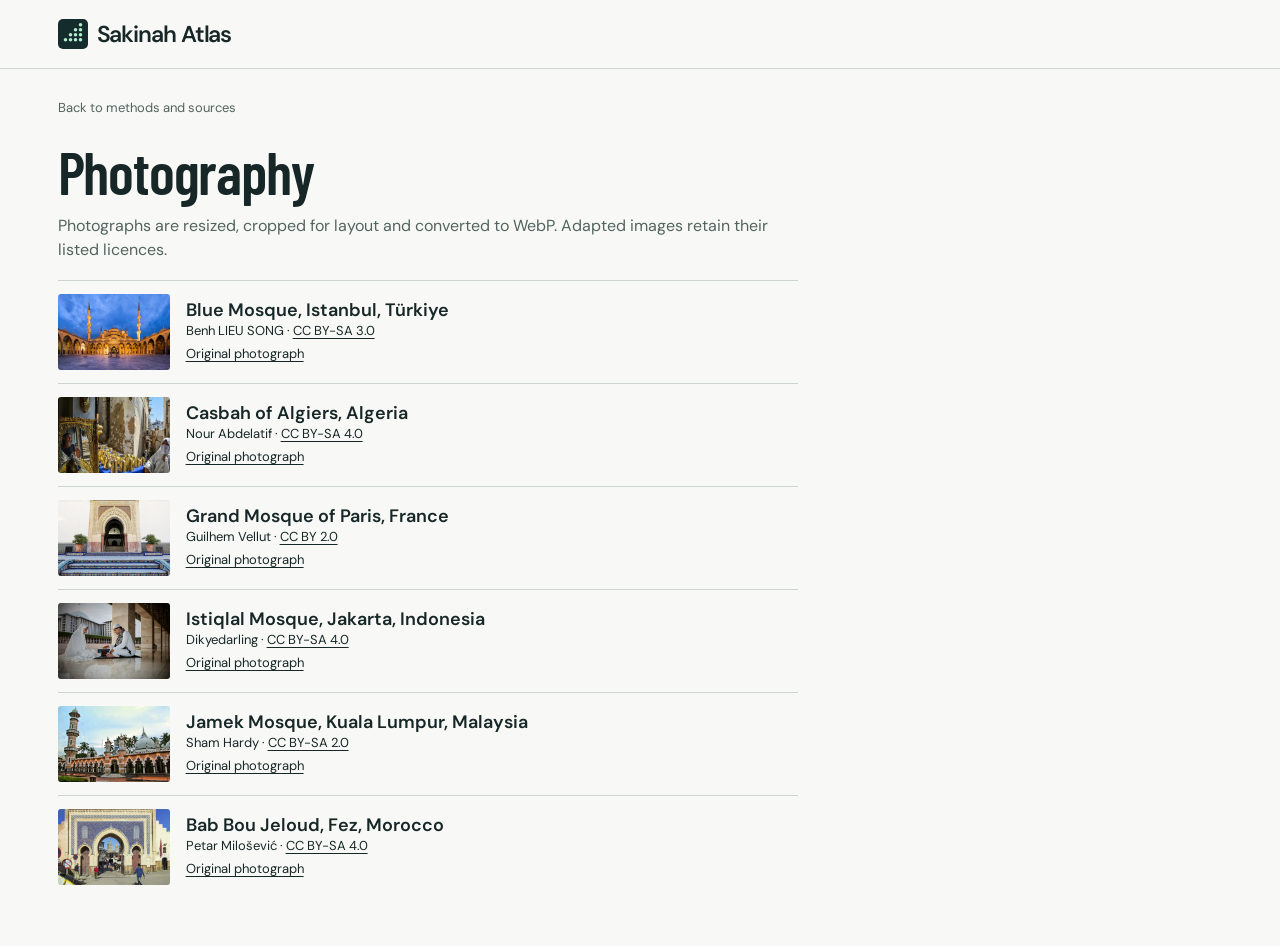
==== photo-credits.html @ 1356da6f "Publish Sakinah Atlas" ====
<!doctype html><html lang="en"><head><meta charset="utf-8"><meta name="viewport" content="width=device-width,initial-scale=1"><title>Photography | Sakinah Atlas</title><link rel="stylesheet" href="styles.css"><link rel="icon" href="compass.svg"></head><body><header class="mast"><div class="wrap header-in"><a href="index.html" class="wordmark"><img src="compass.svg" width="30" height="30" alt="">Sakinah Atlas</a></div></header><main class="wrap subview"><a class="breadcrumb" href="index.html#about">Back to methods and sources</a><h1>Photography</h1><p class="subdek">Photographs are resized, cropped for layout and converted to WebP. Adapted images retain their listed licences.</p><article class="photo-credit"><img src="assets/turkiye-card.webp" width="112" height="76" loading="lazy" alt=""><div><h2>Blue Mosque, Istanbul, Türkiye</h2><p>Benh LIEU SONG · <a href="https://creativecommons.org/licenses/by-sa/3.0/">CC BY-SA 3.0</a></p><a href="https://commons.wikimedia.org/wiki/File:Blue_Mosque_Courtyard_Dusk_Wikimedia_Commons.jpg">Original photograph</a></div></article><article class="photo-credit"><img src="assets/algeria-card.webp" width="112" height="76" loading="lazy" alt=""><div><h2>Casbah of Algiers, Algeria</h2><p>Nour Abdelatif · <a href="https://creativecommons.org/licenses/by-sa/4.0/">CC BY-SA 4.0</a></p><a href="https://commons.wikimedia.org/wiki/File:Casbah_of_Algiers,_the_heart_of_the_city.jpg">Original photograph</a></div></article><article class="photo-credit"><img src="assets/france-card.webp" width="112" height="76" loading="lazy" alt=""><div><h2>Grand Mosque of Paris, France</h2><p>Guilhem Vellut · <a href="https://creativecommons.org/licenses/by/2.0/">CC BY 2.0</a></p><a href="https://commons.wikimedia.org/wiki/File:Garden_@_Grande_Mosqu%C3%A9e_de_Paris_@_Paris_(30635585183).jpg">Original photograph</a></div></article><article class="photo-credit"><img src="assets/jakarta-card.webp" width="112" height="76" loading="lazy" alt=""><div><h2>Istiqlal Mosque, Jakarta, Indonesia</h2><p>Dikyedarling · <a href="https://creativecommons.org/licenses/by-sa/4.0/">CC BY-SA 4.0</a></p><a href="https://commons.wikimedia.org/wiki/File:Membaca_Quran_bersama.jpg">Original photograph</a></div></article><article class="photo-credit"><img src="assets/kuala-lumpur-card.webp" width="112" height="76" loading="lazy" alt=""><div><h2>Jamek Mosque, Kuala Lumpur, Malaysia</h2><p>Sham Hardy · <a href="https://creativecommons.org/licenses/by-sa/2.0/">CC BY-SA 2.0</a></p><a href="https://commons.wikimedia.org/wiki/File:Masjid_Jamek.jpg">Original photograph</a></div></article><article class="photo-credit"><img src="assets/fez-card.webp" width="112" height="76" loading="lazy" alt=""><div><h2>Bab Bou Jeloud, Fez, Morocco</h2><p>Petar Milošević · <a href="https://creativecommons.org/licenses/by-sa/4.0/">CC BY-SA 4.0</a></p><a href="https://commons.wikimedia.org/wiki/File:Bab_Bou_Jeloud_(Fes,_Marocco).jpg">Original photograph</a></div></article></main></body></html>
---- styles.css ----
@font-face{font-family:DM;src:url(assets/dm-400.woff) format("woff");font-weight:400;font-display:swap}
@font-face{font-family:DM;src:url(assets/dm-600.woff) format("woff");font-weight:500 900;font-display:swap}
@font-face{font-family:BarlowC;src:url(assets/barlow-condensed.woff) format("woff");font-weight:600;font-display:swap}
:root{--ink:#172727;--bg:#f8f9f6;--muted:#536360;--line:#ced5d0;--dark:#122b2b;--mint:#75dcc2;--ease:cubic-bezier(.16,1,.3,1);color-scheme:light}
*{box-sizing:border-box}
html{scroll-behavior:smooth;scroll-padding-top:16px;scrollbar-color:#92a7a0 var(--bg)}
body{margin:0;background:var(--bg);color:var(--ink);font:400 16px/1.5 DM,Arial,sans-serif;-webkit-font-smoothing:antialiased}
h1,h2,h3,p{margin:0}
h1,h2,h3{line-height:1.08}
a{color:inherit;text-decoration:none}
button,select{touch-action:manipulation;-webkit-tap-highlight-color:transparent}
button,select,input{font:inherit;color:inherit}
button{cursor:pointer;border:0;background:none}
button:focus-visible,a:focus-visible,select:focus-visible,summary:focus-visible{outline:3px solid #dc9c53;outline-offset:3px}
::selection{background:#ace9d6;color:var(--ink)}
[hidden]{display:none!important}
.sr,.skip:not(:focus){position:absolute!important;clip-path:inset(50%);width:1px;height:1px;overflow:hidden;white-space:nowrap}
.skip:focus{position:fixed;z-index:20;top:4px;left:4px;padding:10px;background:white}
.wrap{width:min(1280px,calc(100% - clamp(48px,9vw,150px)));margin-inline:auto}
.icon{width:19px;height:19px;fill:none;stroke:currentColor;stroke-width:1.65;stroke-linecap:round;stroke-linejoin:round;vertical-align:middle;flex:none}
[data-icon]{display:inline-flex;align-items:center;justify-content:center}
.mast{border-bottom:1px solid var(--line);position:relative;z-index:8}
.header-in{height:68px;display:flex;align-items:center;gap:clamp(35px,7vw,120px)}
.wordmark{font-weight:600;font-size:23px;line-height:1;letter-spacing:-.048em;display:inline-flex;align-items:center;gap:9px;white-space:nowrap}
.desktop-nav{display:flex;height:100%;align-items:stretch;gap:24px}
.desktop-nav a{display:flex;align-items:center;position:relative;font-size:14px;color:var(--muted)}
.desktop-nav a[aria-current]{color:var(--ink);font-weight:600}
.desktop-nav a:after{content:"";position:absolute;bottom:0;left:0;right:100%;height:3px;background:var(--ink);transition:right .22s}
.desktop-nav a:hover:after,.desktop-nav a[aria-current]:after{right:0}
.head-actions{margin-left:auto;display:flex;align-items:center}
.saved-nav,.menu-btn{display:flex;min-height:44px;align-items:center;gap:7px;font-size:14px}
.saved-nav:hover{text-decoration:underline}.menu-btn,#mobile-nav{display:none}
.saved-count{font-size:12px;font-weight:600}.saved-nav[aria-current] .icon{fill:currentColor}
.lead{display:flex;justify-content:space-between;align-items:center;gap:20px;padding:clamp(27px,3.6vw,50px) 0 clamp(21px,2.5vw,34px)}
h1,.subview h1{font:600 clamp(43px,4.65vw,74px)/1 BarlowC,Impact,sans-serif;letter-spacing:-.02em}
.lead p,.section-intro p,.subdek{color:var(--muted);margin-top:9px;font-size:16px}
.btn{display:inline-flex;align-items:center;justify-content:center;gap:9px;min-height:44px;padding:0 17px;font:600 14px/1.3 DM,Arial,sans-serif;border-radius:5px;transition:background .18s,transform .18s;white-space:nowrap}
.btn:hover{transform:translateY(-1px)}
.dark{background:var(--ink);color:white}.dark:hover{background:#29413d}
.plain-btn{border:1px solid #a8b6ae}.plain-btn:hover,.plain-btn[aria-pressed=true]{background:#e0e9de}
#main:focus,[tabindex="-1"]:focus{outline:none}
.population{background:var(--dark);color:#f5f9ee;padding:clamp(18px,2.55vw,36px) clamp(16px,3vw,45px) 16px;border-radius:6px;overflow:hidden}
.chart-top,.module-head,.section-intro{display:flex;align-items:start;justify-content:space-between;gap:15px}
.chart-top h2{font:600 clamp(29px,2.9vw,45px)/1 BarlowC,Impact,sans-serif;letter-spacing:-.007em}
.chart-key{display:flex;align-items:center;gap:8px;color:#cbdbcf;font-size:13px;margin-top:9px}
.key-dot{width:6px;height:6px;background:#d5e2d7;border-radius:50%}.key-split{opacity:.6;margin-inline:2px}
.switches{display:flex;flex:none;gap:3px;border:1px solid #5b7370;border-radius:5px;padding:3px}
.switches button{color:#d7e2d9;border-radius:2px;min-height:32px;font-weight:600;font-size:13px;padding:4px 12px;transition:background .2s,color .2s}
.switches button:hover{background:#2b4643}.switches button[aria-pressed=true]{color:#112826;background:#e7efdf}
.clusters{display:grid;grid-template-columns:repeat(6,minmax(0,1fr));gap:0;margin:13px -10px 19px}
.cluster{display:flex;flex-direction:column;align-items:center;min-width:0;text-align:center;color:var(--color);border-radius:5px;padding:0 5px 8px;transition:background .18s}
.cluster:hover,.cluster[aria-expanded=true],.change-row:hover,.change-row[aria-expanded=true]{background:#203d3b}
.dot-picture{width:100%;height:clamp(99px,10.5vw,159px);display:flex;justify-content:center;align-items:end}
.dot-picture svg{width:100%;height:100%;fill:currentColor;transform-origin:center bottom;animation:print-in .48s var(--ease) both}
@keyframes print-in{from{opacity:.42;transform:scale(.92)}to{opacity:1;transform:none}}
.empty-dot{fill:#37514d}
.cluster-caption{margin-top:7px;display:flex;align-items:center;flex-direction:column;line-height:1.1;gap:5px}
.cluster-caption>span{font-size:14px;font-weight:600;color:#f2f4e9}
.cluster-caption>b{font:600 clamp(30px,2.9vw,47px)/1 BarlowC,Impact,sans-serif;font-variant-numeric:tabular-nums}
.chart-foot{border-top:1px solid #48625d;display:flex;align-items:center;justify-content:space-between;gap:9px;color:#cfddd3;font-size:12px;line-height:1.5;padding-top:10px}
.chart-foot button,.chart-foot a,.source,.credit-link,.source-block a,.about details a,.compare-footer a,#pop-inspect a{font-size:12px;text-decoration:underline;text-underline-offset:3px;text-decoration-color:#829a8f}
.chart-foot button{min-height:31px;padding:2px 0;white-space:nowrap}
#pop-inspect{display:flex;align-items:center;gap:12px;flex-wrap:wrap;border-top:1px solid #536b63;padding:12px 0;font-size:13px}
#pop-inspect a{margin-left:auto}
.data-table{overflow-x:auto;margin-top:10px}
table{border-collapse:collapse;width:100%;font-size:13px;font-variant-numeric:tabular-nums}th,td{text-align:right;padding:6px 9px;border-bottom:1px solid #425c56}th:first-child{text-align:left}th{font-weight:600}
.change-list{max-width:990px;margin:24px auto 17px}
.change-row{width:100%;display:grid;grid-template-columns:minmax(70px,115px) 1fr 60px;gap:12px;align-items:center;text-align:left;padding:5px;color:white;font-size:14px}
.change-row b{text-align:right;font-variant-numeric:tabular-nums}
.change-track{height:8px;border-radius:1px;background:#2b4643}
.change-track i,.bar-track i,.mini-track i{display:block;width:var(--bar);height:100%;background:var(--color);animation:bar-in .49s var(--ease) both;transform-origin:left}
@keyframes bar-in{from{transform:scaleX(.05)}to{transform:scaleX(1)}}
.data-pair{display:grid;grid-template-columns:1fr 1fr;margin:34px 0 45px;border-top:2px solid var(--ink);border-bottom:1px solid var(--line)}
.data-module{padding:21px 0 19px;min-width:0}
.data-module:first-child{padding-right:clamp(20px,3vw,47px)}
.data-module+.data-module{border-left:1px solid var(--line);padding-left:clamp(20px,3vw,47px)}
.module-head{align-items:baseline}.module-head h2,.section-intro h2,.profile-content h2,.about h2,.empty-state h2{font:600 clamp(29px,2.5vw,41px)/1.08 BarlowC,Impact,sans-serif;letter-spacing:-.012em}
.year{font-size:13px;color:var(--muted);font-variant-numeric:tabular-nums}
.unit-note,.metric-picks{height:38px;display:flex;align-items:center;margin-top:3px;margin-bottom:10px}.unit-note,.metric-note,.source{font-size:13px;color:var(--muted)}
.metric-picks{gap:14px}
.metric-picks button{font-size:13px;color:var(--muted);padding:7px 0;position:relative}
.metric-picks button[aria-pressed=true]{font-weight:600;color:var(--ink);text-decoration:underline;text-underline-offset:4px;text-decoration-thickness:2px}
.metric-row{display:grid;align-items:center;grid-template-columns:75px 1fr 48px;gap:8px;margin:6px 0;font-size:13px;line-height:1.5}
.metric-row b{font-variant-numeric:tabular-nums;font-size:13px;text-align:right}
.bar-track{height:9px;background:#e0e5e0;border-radius:1px;position:relative}
.bar-track i{background:#34836e}
.points .bar-track{height:2px;background:#d4dcd7}
.points .bar-track i{background:#6374af;position:relative}
.points .bar-track i:after{content:"";width:9px;height:9px;border-radius:50%;position:absolute;right:0;top:50%;transform:translate(50%,-50%);background:#5668a2}
.metric-note{margin:14px 0 5px;line-height:1.5;max-width:58ch}
.source{display:inline-block;color:#3f554a;line-height:1.5}
.atlas{padding:0 0 48px}
.section-intro{align-items:end}.section-intro p{font-size:15px}
.inline-action{display:inline-flex;align-items:center;gap:6px;font:600 13px/1.3 DM,Arial,sans-serif;text-decoration:underline;text-underline-offset:4px;min-height:40px}
.atlas-tools{display:flex;align-items:center;justify-content:space-between;margin:20px 0 13px}
.filters{display:flex;gap:5px}
.filter{min-height:38px;white-space:nowrap;border:1px solid #c2cec5;border-radius:4px;font-size:13px;padding:5px 12px}.filter[aria-pressed=true]{background:var(--ink);color:white;border-color:var(--ink)}
.atlas-count,.card p{color:var(--muted);font-size:13px}
.cards{display:grid;grid-template-columns:repeat(3,minmax(0,1fr));gap:27px 20px}
.card{position:relative;min-width:0}.card-media{aspect-ratio:2.05;position:relative;overflow:hidden;background:#d6ddd8;border-radius:4px}
.card-media>img{object-fit:cover;width:100%;height:100%;display:block;transition:transform .37s var(--ease)}
.card-link:hover .card-media>img{transform:scale(1.035)}
.card-country{position:absolute;left:9px;bottom:9px;display:inline-flex;align-items:center;gap:5px;background:#fff;color:#172727;border-radius:2px;padding:3px 6px;font-size:12px;line-height:1.3}
.flag{width:19px;height:13px;object-fit:cover;box-shadow:0 0 0 1px #17272712;border-radius:1px}
.save-btn{position:absolute;top:8px;right:8px;display:grid;place-items:center;width:38px;height:38px;border-radius:3px;background:#fffffff2}
.save-btn[aria-pressed=true]{background:#a8e9d0}.save-btn[aria-pressed=true] .icon{fill:currentColor}.save-btn .icon{width:16px;height:16px}
.card-title-row{display:flex;justify-content:space-between;align-items:center;margin:9px 0 2px}
.card h3{font:600 29px/1.1 BarlowC,Impact,sans-serif}
.open-indicator{display:flex;align-items:center}.open-indicator .icon{width:13px;height:13px}.card-link:hover h3{text-decoration:underline;text-underline-offset:3px}
.content-in{animation:content-in .28s var(--ease) both;animation-delay:var(--delay,0s)}@keyframes content-in{from{opacity:.45;transform:translateY(5px)}to{opacity:1;transform:none}}
footer{border-top:1px solid var(--line);padding:22px 0}.foot{display:flex;align-items:center;justify-content:space-between;gap:9px}.foot>a:last-child{font-size:13px;text-decoration:underline;text-underline-offset:3px}.footer-brand{font-size:18px}
#toast{position:fixed;left:50%;bottom:22px;transform:translate(-50%,7px);opacity:0;pointer-events:none;z-index:20;background:var(--ink);color:white;padding:9px 13px;border-radius:4px;font-size:13px;white-space:nowrap;transition:.18s}#toast.show{opacity:1;transform:translate(-50%,0)}
.subview{min-height:70svh;padding-block:22px 48px}.breadcrumb{display:inline-flex;align-items:center;gap:4px;min-height:34px;color:var(--muted);font-size:13px;margin-bottom:17px}.breadcrumb .icon{width:14px;height:14px}.breadcrumb:hover{text-decoration:underline}
.profile-hero{display:grid;grid-template-columns:1fr 1fr;align-items:center;gap:6%}.profile-img{width:100%;height:280px;object-fit:cover;border-radius:5px}.subdek{max-width:65ch;margin:12px 0 18px}.meta-line,.profile-actions{display:flex;align-items:center;gap:9px}.meta-line{font-size:13px;color:var(--muted);margin-bottom:7px}
.section-rule{border:0;border-top:1px solid var(--line);margin:29px 0}.profile-content{display:grid;grid-template-columns:minmax(0,1.7fr) minmax(220px,.8fr);gap:6%}.fact-row{display:grid;grid-template-columns:23px 1fr;gap:8px;padding:17px 0;border-bottom:1px solid var(--line)}.fact-row h3,.tip h3,.source-block h3{font:600 16px/1.4 DM,Arial,sans-serif}.fact-row p,.tip p,.source-block p,.about p{margin:5px 0;color:var(--muted);max-width:65ch}.tip{background:#e6eee8;padding:20px}.tip>.icon{margin-bottom:9px}.source-block{padding-top:18px}.source-block a,.about .credit-link{display:table;margin:8px 0;font-size:14px}
.compare-selects,.compare-row{display:grid;grid-template-columns:repeat(2,minmax(0,1fr));gap:clamp(12px,3vw,48px)}
.compare-selects{margin:20px 0 12px}.compare-place{min-width:0}.compare-place label{font-weight:600;font-size:13px;color:var(--muted)}
.select-wrap{position:relative;display:flex;align-items:center;border-bottom:1px solid var(--muted);margin-bottom:10px}
.select-wrap .flag{position:absolute;left:0;pointer-events:none}.select-wrap select{width:100%;appearance:none;cursor:pointer;min-height:50px;border:0;color:var(--ink);background:transparent;padding:3px 24px 5px 28px;font:600 32px/1.1 BarlowC,Impact,sans-serif}.select-wrap>.icon{position:absolute;right:2px;width:15px;pointer-events:none}
.compare-place>img{width:100%;height:clamp(95px,12vw,165px);object-fit:cover;display:block;border-radius:4px}
.sticky-pair{position:sticky;top:0;z-index:4;background:var(--bg);border-block:1px solid var(--line);padding-block:10px}.sticky-pair span{display:flex;align-items:center;gap:6px;font-size:13px;font-weight:600}.sticky-pair .flag{width:15px;height:10px}
.pair-numbers{margin:19px 0 9px}.pair-numbers>h2,.compare-block>h2{font:600 23px/1.2 BarlowC,Impact,sans-serif}.pair-number-row{margin:12px 0}.pair-number-row h3{font:400 13px/1.45 DM,Arial,sans-serif;color:var(--muted)}.pair-number-row b{font:600 26px/1.2 BarlowC,Impact,sans-serif}.mini-track{display:block;height:4px;background:#e0e7df;margin-top:3px}.mini-track i{background:#458474}
.compare-block{border-bottom:1px solid var(--line);padding:18px 0}.compare-block h2{display:flex;align-items:center;gap:8px;margin-bottom:9px}.compare-row p{font-size:15px;color:var(--muted);line-height:1.6;overflow-wrap:break-word}.compare-footer{padding-top:12px}.compare-footer a{justify-self:start;font-size:13px}
.empty-state{padding:35px 0;max-width:480px}.empty-state h2{margin:14px 0 6px}.empty-state p{margin-bottom:16px}.about{max-width:800px}.about h2{margin:22px 0 8px}.about p{margin:10px 0 15px}.about details{border-bottom:1px solid var(--line);padding:12px 0}.about summary{font-weight:600;cursor:pointer}
@media(max-width:780px){
.wrap{width:calc(100% - 40px)}.desktop-nav{gap:16px}.header-in{gap:35px}.population{padding:20px 18px 12px}.chart-key{font-size:12px}.lead h1{font-size:48px}.lead p{font-size:15px}.lead .btn{font-size:13px}.data-module:first-child{padding-right:14px}.data-module+.data-module{padding-left:14px}.metric-row{grid-template-columns:63px 1fr 42px;gap:5px;font-size:12px}.metric-row b{font-size:12px}.cards{gap:20px 14px}.profile-img{height:215px}
}
@media(max-width:640px){
.wrap{width:calc(100% - 32px)}.header-in{height:56px;justify-content:space-between;gap:8px}.wordmark{font-size:21px;gap:7px}.wordmark img{width:28px;height:28px}.desktop-nav,.saved-label{display:none}.menu-btn,.saved-nav{width:42px;height:44px;display:flex;align-items:center;justify-content:center;padding:0}.saved-count{font-size:11px}
#mobile-nav:not([hidden]){position:absolute;display:flex;flex-direction:column;top:100%;left:0;right:0;background:var(--bg);padding:4px 16px 12px;border-bottom:1px solid var(--line);box-shadow:0 10px 14px #122c2610}#mobile-nav a{padding:11px 0;border-top:1px solid var(--line)}
.lead{display:block;padding:22px 0 17px}.lead h1{font-size:clamp(39px,9.55vw,56px);letter-spacing:-.026em}.lead p{font-size:14px;max-width:48ch;line-height:1.45;margin-top:6px}.lead .btn{margin-top:11px;min-height:36px;padding:0 11px;font-size:12px}.btn .icon{width:16px;height:16px}
.population{padding:16px 14px 9px}.chart-top{display:block}.chart-top h2{font-size:29px}.chart-key{margin-top:4px;font-size:12px;gap:6px}.switches{display:inline-flex;margin-top:10px;padding:2px}.switches button{font-size:12px;min-height:32px;padding:3px 12px}
.clusters{grid-template-columns:repeat(3,minmax(0,1fr));gap:7px 2px;margin:8px -5px 11px}.dot-picture{height:82px}.cluster{padding:0 2px 4px}.cluster-caption{gap:2px;margin-top:3px}.cluster-caption>span{font-size:12px}.cluster-caption b{font-size:28px}
.chart-foot{font-size:11px;gap:5px;align-items:center;padding-top:5px}.chart-foot a,.chart-foot button{font-size:11px}.chart-foot button{min-height:37px}
#pop-inspect{font-size:12px;gap:5px 8px}#pop-inspect a{margin-left:0}
.change-list{margin:14px 0}.change-row{grid-template-columns:60px 1fr 44px;font-size:12px;gap:7px;padding:6px 1px}
.data-pair{grid-template-columns:1fr;margin:23px 0 29px}.data-module:first-child,.data-module+.data-module{padding:16px 0 17px}.data-module+.data-module{border-left:0;border-top:1px solid var(--line)}
.module-head h2,.section-intro h2{font-size:32px}.metric-row{grid-template-columns:72px 1fr 47px;gap:8px;margin:6px 0;font-size:13px}.metric-row b{font-size:13px}.unit-note,.metric-picks{height:auto;min-height:30px;margin:2px 0 5px}.metric-note{margin:10px 0 5px}
.section-intro{display:block}.desk-compare{display:none}.section-intro p{font-size:14px}.atlas-tools{margin:14px 0 11px}.atlas-count{display:none}.filter{padding:5px 10px;min-height:40px}.cards{grid-template-columns:repeat(2,minmax(0,1fr));gap:22px 12px}.card-media{aspect-ratio:1.4}.save-btn{width:36px;height:36px;top:5px;right:5px}.card-country{font-size:10px;left:5px;bottom:5px}.card-country .flag{width:14px;height:10px}.card h3{font-size:26px}.card p{font-size:13px}.card-country{gap:4px}
.foot .wordmark{font-size:17px}.foot .wordmark img{width:24px;height:24px}
.subview{padding:12px 0 35px}.breadcrumb{margin-bottom:12px}.profile-hero,.profile-content{display:flex;flex-direction:column;gap:18px;align-items:stretch}.profile-img{height:180px}.profile-actions{flex-wrap:wrap}.profile-actions .btn{font-size:13px}.subdek{font-size:14px}.section-rule{margin:22px 0}.select-wrap select{font-size:28px}.compare-selects{margin-top:15px}.compare-row{gap:15px}.sticky-pair{padding-block:8px}.sticky-pair span{font-size:12px;line-height:1.3}.compare-row p{font-size:14px}.pair-number-row h3{font-size:12px}.compare-footer a{font-size:12px}.compare-footer .icon{width:15px}
}
@media(max-width:355px){.wrap{width:calc(100% - 26px)}.population{padding-inline:10px}.lead h1{font-size:36px}.dot-picture{height:73px}.chart-foot{flex-wrap:wrap}.chart-foot button{margin-left:auto}.cards{grid-template-columns:1fr}.card-media{aspect-ratio:2}.filter{font-size:12px;padding-inline:8px}}
@media(prefers-reduced-motion:reduce){*,*:before,*:after{animation-duration:.01ms!important;animation-delay:0s!important;transition-duration:.01ms!important;scroll-behavior:auto!important}}
.photo-credit{display:flex;align-items:center;gap:16px;border-top:1px solid var(--line);padding:13px 0;max-width:740px}.photo-credit img{object-fit:cover;border-radius:3px}.photo-credit h2{font:600 18px/1.25 DM,Arial,sans-serif}.photo-credit p,.photo-credit a{font-size:13px}.photo-credit a{text-decoration:underline;text-underline-offset:3px}
.data-pair{margin-bottom:0}
.scatter-section{display:grid;grid-template-columns:minmax(190px,.75fr) minmax(0,1.25fr);column-gap:clamp(24px,6vw,90px);align-items:center;padding:25px 0 19px;border-bottom:1px solid var(--line);margin-bottom:38px}
.scatter-text h2{font:600 clamp(31px,2.8vw,44px)/1.04 BarlowC,Impact,sans-serif;letter-spacing:-.015em}
.scatter-text p{font-size:15px;line-height:1.6;color:var(--muted);max-width:45ch;margin:13px 0 5px}.scatter-text strong{color:var(--ink)}
.scatter-section figure{margin:0}.scatter-section figcaption,.axis-title{font-size:12px;font-weight:600}.scatter-section figcaption span,.axis-title span{font-weight:400;color:var(--muted)}.axis-title{text-align:center}
.scatter-section svg{display:block;width:100%;max-height:275px;overflow:visible;font:12px DM,Arial,sans-serif}.graph-grid line{stroke:#d6ddd6;stroke-width:1}.graph-grid text{fill:#56635c;font-size:10px}.graph-marks circle{stroke:#28483f;stroke-width:1}.graph-marks path{stroke:#8a9d90;stroke-width:.85;fill:none}.graph-marks text{fill:#19332b;font-weight:600}.scatter-foot{grid-column:1/-1;font-size:12px;color:var(--muted);margin-top:13px}.scatter-foot span{margin:0 4px}
@media(max-width:640px){.scatter-section{display:flex;flex-direction:column;align-items:stretch;gap:10px;margin-bottom:25px;padding:19px 0}.scatter-text p{font-size:14px;line-height:1.5;margin-top:8px}.scatter-text .inline-action{min-height:34px}.scatter-foot{margin:0}.scatter-section svg{font-size:13px}.graph-grid text{font-size:12px}.chart-foot button,.switches button{min-height:39px}}
/* Geographic comparison */
.worldstage{background:#122c2c;color:#f4f7ed;border-radius:6px;padding:clamp(17px,2.2vw,29px) clamp(16px,2.6vw,36px) 0}
.map-heading,.map-base,.inspector-line,.rank-title,.rank-foot,.dir-tools,.compare-heading,.profile-actions,.compare-guides,.picker-head{display:flex;align-items:center;justify-content:space-between;gap:12px}
.map-heading h2,.rank-section h2,.atlas h2,.profile-data-title,.city-comparison h2{font:600 clamp(30px,2.65vw,44px)/1.04 BarlowC,Impact,sans-serif;letter-spacing:-.012em}
.map-heading p{color:#c4d6c9;font-size:13px;margin-top:6px}.find-country{display:inline-flex;align-items:center;gap:7px;font-size:13px;color:#f2f7eb;border:1px solid #67827b;border-radius:4px;min-height:39px;padding:5px 12px;white-space:nowrap}.find-country .icon{width:16px;height:16px}.find-country:hover,.map-links a:hover{background:#2c4643}
.map-body{display:grid;grid-template-columns:minmax(0,3.2fr) minmax(170px,1fr);align-items:center;gap:clamp(20px,3.5vw,54px);padding:0 0 14px}
#map-frame{position:relative}#map-svg{width:100%;max-height:360px;display:block}.land{stroke:#152e2c;stroke-width:.7;vector-effect:non-scaling-stroke;transition:fill .22s}.land[data-place]{cursor:pointer}.land[data-place]:hover,.land.chosen{stroke:#fff4bd;stroke-width:1.65}.land.chosen{filter:brightness(1.12)}
#map-hint{position:absolute;background:#f5f6e8;color:#132f29;font-size:12px;padding:4px 8px;border-radius:3px;pointer-events:none}
#map-legend{display:flex;flex-wrap:wrap;justify-content:center;gap:5px 12px;color:#dde6db;font-size:11px}#map-legend span{display:inline-flex;align-items:center;gap:4px}#map-legend i{width:12px;height:9px;border:1px solid #cbdac537}.no-color{background:repeating-linear-gradient(135deg,transparent 0 2px,#60766a 2px 3px)}
#map-side{border-left:1px solid #49615c;padding:12px 0 12px 23px}#map-side h3{font:600 24px/1.05 BarlowC,Impact,sans-serif}.side-list{margin:11px 0 8px}.side-list button{display:flex;align-items:center;justify-content:space-between;gap:10px;width:100%;padding:6px 0;text-align:left;color:#e5eee4;border-bottom:1px solid #35524d;font-size:13px}.side-list button:hover span{text-decoration:underline}.side-list b{color:#b4e3bd;font-variant-numeric:tabular-nums}.full-ranking,.map-links a{font-size:12px;color:#dee9dc;text-decoration:underline;text-underline-offset:3px}.map-links{display:flex;flex-wrap:wrap;gap:13px;margin-top:12px}.inspector-line small,.map-selection p{color:#c8dbce;font-size:12px}.inspector-line button{color:white;font-size:23px;min-width:32px;min-height:34px}.map-value{font:600 45px/1.05 BarlowC,sans-serif;color:#c0e5ac;display:block;margin:7px 0 2px}.map-base{align-items:center;border-top:1px solid #45605a;padding:10px 0}.map-base a{font-size:12px;color:#dbe6d8;text-decoration:underline;text-underline-offset:3px}.map-base button{min-height:35px;color:#d2e0d4;font-size:13px;padding:5px 12px;border-radius:3px}.map-base button[aria-pressed=true]{background:#e0ebd9;color:#152c25;font-weight:600}.map-base button:hover:not([aria-pressed=true]){background:#284440}
.rank-section{display:grid;grid-template-columns:minmax(250px,.8fr) minmax(0,1.5fr);gap:clamp(20px,6vw,90px);margin:31px 0 39px;border-block:1px solid var(--line);padding:24px 0}.rank-intro>p{font-size:14px;margin:8px 0 15px;color:var(--muted);max-width:37ch}.rank-intro label{display:grid;grid-template-columns:64px minmax(0,1fr);align-items:center;gap:10px;color:var(--muted);font-size:13px;margin-top:6px}
select:not(.select-wrap select){max-width:100%;min-height:36px;border:1px solid #b7c5bd;background:var(--bg);border-radius:4px;padding:5px 24px 5px 9px;color:var(--ink);font-size:13px}
.rank-title{padding-bottom:8px;border-bottom:1px solid var(--line)}.rank-title h3{font:600 clamp(23px,2vw,30px)/1.15 BarlowC,Impact,sans-serif}.rank-title>span{font-size:12px;color:var(--muted);white-space:nowrap}
.ranking-row{display:grid;grid-template-columns:22px minmax(80px,1.2fr) minmax(50px,2fr) minmax(55px,.5fr);align-items:center;gap:8px;font-size:13px;padding:5px 0}.ranking-row:hover b{text-decoration:underline}.ranking-row>b{font-weight:400}.rank-number{font-size:11px;color:var(--muted);font-variant-numeric:tabular-nums}.rank-track{height:9px;background:#e3e8e2;display:block}.rank-track>i{height:100%;display:block;width:var(--bar);background:#478876;animation:bar-in .35s var(--ease) both;transform-origin:left}.rank-value{text-align:right;font-variant-numeric:tabular-nums;font-weight:600;line-height:1.2}.rank-value small{display:block;font-size:10px;font-weight:400;color:var(--muted)}
.rank-foot{border-top:1px solid var(--line);margin-top:5px;padding-top:6px;font-size:12px;color:var(--muted)}.rank-foot a{text-decoration:underline;text-underline-offset:3px}.rank-foot>div{display:flex;align-items:center;gap:8px}.rank-foot button{border:1px solid var(--line);border-radius:3px;font-size:21px;line-height:1;width:34px;height:30px}.rank-foot button:disabled{opacity:.4;cursor:default}
.dir-tools{margin:16px 0 8px;justify-content:flex-start;flex-wrap:wrap}.search-label{display:flex;align-items:center;gap:6px;min-width:200px;max-width:380px;flex:1;border:1px solid #b7c5bd;border-radius:4px;padding:0 8px}.search-label .icon{width:16px;height:16px}.search-label input{width:100%;font:inherit;font-size:14px;border:0;background:transparent;min-height:38px}.search-label input:focus-visible{outline:0}.search-label:focus-within{outline:2px solid #489179}.only-guides{font-size:13px;display:flex;gap:6px;align-items:center}.only-guides input{accent-color:#376955}.list-count{font-size:12px;color:var(--muted);margin:9px 0 6px}.directory-row{display:flex;align-items:center;border-top:1px solid var(--line);gap:9px}.directory-row>a{padding:8px 0;display:grid;grid-template-columns:43px minmax(0,1fr) minmax(75px,.45fr) 20px;align-items:center;gap:10px;flex:1;min-width:0}.iso{font:600 13px/1 BarlowC,sans-serif;color:#5b6d63;letter-spacing:.065em}.directory-name b{display:block;font-weight:600;font-size:15px}.directory-name small,.directory-stat small{display:block;font-size:12px;color:var(--muted)}.directory-row>a:hover b{text-decoration:underline}.directory-stat{font-variant-numeric:tabular-nums;font-size:15px}.directory-row .icon{width:15px;height:15px}.place-save{min-width:38px;min-height:38px;border:1px solid var(--line);border-radius:4px;display:inline-grid;place-items:center}.place-save[aria-pressed=true] .icon{fill:currentColor}.place-save[aria-pressed=true]{background:#dcf0de}#dir-more{margin-top:10px}.no-results{color:var(--muted);padding:12px 0}
#picker{width:min(470px,calc(100% - 26px));max-height:80dvh;margin:auto;border:1px solid #a5b5a8;background:var(--bg);color:var(--ink);border-radius:7px;padding:18px;box-shadow:0 18px 55px #172c2433}#picker::backdrop{background:#122b28a1}.picker-head h2{font:600 30px/1 BarlowC,sans-serif}.picker-head button{width:38px;height:38px}.picker-head{margin-bottom:8px}#picker-input{width:100%;min-height:43px;padding:8px 10px;background:white;border:1px solid #96ad9c;border-radius:4px;font-size:16px}
#picker-list{overflow:auto;max-height:min(53dvh,445px);margin-top:7px}#picker-list button{width:100%;display:flex;justify-content:space-between;align-items:center;gap:12px;padding:11px 3px;text-align:left;border-bottom:1px solid var(--line)}#picker-list button:hover,#picker-list button:focus-visible{background:#e6eee6}#picker-list small{font-size:12px;color:var(--muted);text-align:right}#picker-list b{font-size:14px}
.compare-heading{align-items:center}.compare-heading .subdek{margin-bottom:8px}.category-tabs{display:flex;gap:5px;overflow-x:auto;margin:13px 0 14px;padding:4px 2px 6px;scrollbar-width:thin}.category-tabs button{font-size:13px;min-height:38px;border-radius:4px;border:1px solid #bdcbbf;padding:5px 10px;white-space:nowrap}.category-tabs button[aria-pressed=true]{background:var(--ink);color:#fff;border-color:var(--ink)}
.family-sticky{position:sticky;top:0;z-index:3;background:var(--bg);padding:8px 0;border-block:1px solid var(--line)}.family-sticky>.value-grid{margin-left:27%}.value-grid{display:grid;grid-template-columns:repeat(var(--n,2),minmax(0,1fr));gap:clamp(10px,2vw,28px)}
.pair-slot{display:flex;align-items:center;position:relative;border-bottom:2px solid #81a792}.choose-country{padding:4px 0 6px;display:grid;grid-template-columns:1fr 14px;text-align:left;align-items:center;gap:3px 4px;flex:1;min-width:0}.choose-country small{grid-column:1/-1;color:var(--muted);font-size:11px;letter-spacing:.05em}.choose-country b{font:600 clamp(22px,2vw,34px)/1 BarlowC,sans-serif;overflow-wrap:anywhere}.choose-country .icon{width:14px;height:14px}.remove-country{margin-left:4px;width:26px;height:32px}.remove-country .icon{width:13px;height:13px}
.measure-row{border-bottom:1px solid var(--line);display:grid;grid-template-columns:27% minmax(0,1fr);padding:14px 0;align-items:start}.measure-label{padding-right:14px}.measure-label h3{font-size:15px;font-weight:600;line-height:1.35}.measure-label>span{font-size:12px;color:var(--muted)}.measure-label details{font-size:12px;color:var(--muted);margin-top:3px}.measure-label summary{cursor:pointer;text-underline-offset:2px;text-decoration:underline}.measure-label details p{margin:6px 0}
.measure-cell>b{font:600 30px/1.1 BarlowC,sans-serif;font-variant-numeric:tabular-nums}.measure-cell small{font-size:11px;color:var(--muted);margin-left:6px}.measure-cell .mini-track{height:4px;margin-top:5px}.compare-note,.local-check{max-width:78ch;color:var(--muted);margin:20px 0 5px;font-size:14px}.local-check h3{font-size:15px;color:var(--ink);margin-bottom:4px}.compare-guides{justify-content:flex-start;flex-wrap:wrap}.local-cell{font-size:14px}.local-cell p{color:var(--muted);margin:3px 0 5px}.local-cell a{font-size:12px;text-decoration:underline}.city-comparison h2{font-size:30px;margin:18px 0 6px}.pair-pager{display:flex;align-items:center;justify-content:space-between;gap:8px;font-size:12px;color:var(--muted);padding:4px 0 6px}.pair-pager button{font-size:13px;min-height:35px;text-decoration:underline}.pair-pager button:disabled{opacity:.35}
.profile-actions{justify-content:flex-start;margin-top:14px}.profile-stats{display:grid;grid-template-columns:repeat(4,1fr);margin:24px 0;gap:8px;border-block:1px solid var(--line);padding:15px 0}.profile-stats b,.profile-stats small,.profile-stats span{display:block}.profile-stats b{font:600 30px/1.2 BarlowC,sans-serif}.profile-stats small,.profile-stats span{font-size:12px;color:var(--muted)}
@media(max-width:780px){.map-body{grid-template-columns:2.5fr 1fr;gap:12px}#map-side{padding-left:12px}.rank-section{gap:20px}.rank-intro label{grid-template-columns:50px minmax(0,1fr)}}
@media(max-width:680px){
.lead h1{font-size:clamp(36px,8.8vw,53px)}.lead .btn{min-height:40px}
.worldstage{padding:15px 12px 0}.map-heading{align-items:start;gap:3px}.map-heading h2{font-size:27px}.map-heading p{font-size:12px;line-height:1.35;max-width:32ch}.find-country{gap:0;font-size:0;min-width:39px;height:39px;padding:0;justify-content:center}.find-country .icon{width:17px;height:17px}
.map-body{display:block;padding-bottom:0}#map-frame{margin:4px -8px 3px}#map-svg{max-height:250px}.land{stroke-width:.48}#map-legend{justify-content:flex-start;gap:4px 10px;font-size:10px}#map-legend i{width:10px;height:7px}
#map-side{border:0;border-top:1px solid #415b54;margin-top:12px;padding:11px 0}#map-side h3{font-size:20px}.side-list{display:grid;grid-template-columns:repeat(3,minmax(0,1fr));gap:5px;margin:7px 0 0}.side-list button{display:block;border:0;padding:4px 0;font-size:11px}.side-list button b{display:block;font:600 21px/1.1 BarlowC,sans-serif}.side-list button:nth-child(n+4){display:none}.full-ranking{display:inline-block;margin-top:4px}.map-base{padding:6px 0;align-items:start;flex-wrap:wrap;gap:2px 7px}.map-base button{font-size:12px;padding:4px 8px;min-height:37px}.map-base a{font-size:11px;align-self:center}.map-selection{display:grid;grid-template-columns:1fr auto;column-gap:10px}.inspector-line,.map-links{grid-column:1/-1}.map-selection h3{align-self:center}.map-value{font-size:30px;margin:0}.map-selection p{grid-column:2;text-align:right}.map-links{margin-top:4px}
.rank-section{display:block;margin:21px 0 25px;padding:17px 0}.rank-intro{display:grid;grid-template-columns:1fr 1fr;gap:5px 8px}.rank-intro h2,.rank-intro>p,.rank-intro>label:first-of-type{grid-column:1/-1}.rank-intro>p{margin:0 0 4px}.rank-intro label{display:flex;flex-direction:column;align-items:stretch;gap:2px;margin:0;font-size:12px}.rank-intro select{width:100%;min-height:38px}.rank-title{margin-top:12px}.ranking-row{grid-template-columns:15px minmax(75px,1fr) minmax(35px,1.3fr) 44px;gap:6px}.rank-title h3{font-size:25px}.rank-foot button{height:36px}
.dir-tools{gap:7px}.search-label{width:100%;max-width:none;flex:0 0 100%}.dir-tools select{max-width:57%}.directory-row{gap:5px}.directory-row>a{grid-template-columns:26px minmax(0,1fr) 64px 10px;gap:7px}.directory-name b{font-size:14px}.directory-name small,.directory-stat small{font-size:11px}.directory-stat{font-size:14px}.directory-row .place-save{min-width:35px;min-height:39px}
.compare-heading{display:block}.compare-heading .btn{min-height:37px;font-size:13px;margin:3px 0}.category-tabs{margin:7px 0}.family-sticky>.value-grid{margin-left:0}.measure-row{display:block;padding:12px 0}.measure-label{display:flex;flex-wrap:wrap;align-items:baseline;gap:3px 7px;padding:0;margin-bottom:6px}.measure-label h3{font-size:14px}.measure-label>span,.measure-label details{font-size:11px}.measure-label details{width:100%;margin:0}.measure-cell>b{font-size:27px}.measure-cell small{font-size:11px}.value-grid{gap:13px}.choose-country b{font-size:25px}.family-sticky{padding:5px 0}.profile-stats{grid-template-columns:1fr 1fr;gap:14px}.profile-stats small{font-size:12px}.profile-stats b{font-size:28px}
}
.rank-section{margin-bottom:0}.scatter-label{display:flex;flex-direction:column;gap:4px;font-size:13px;color:var(--muted);max-width:295px}.scatter-text #dot-note{font-size:13px;line-height:1.5}.country-dot{opacity:.78;stroke:var(--bg);stroke-width:.6;cursor:pointer;transition:opacity .16s}.country-dot:hover{opacity:1;stroke:#243e32;stroke-width:1.5}.region-key{display:flex;justify-content:center;flex-wrap:wrap;gap:3px 8px;margin-top:8px}.region-key span{display:inline-flex;align-items:center;gap:4px;font-size:10px;color:#425450}.region-key i{width:6px;height:6px;border-radius:50%}
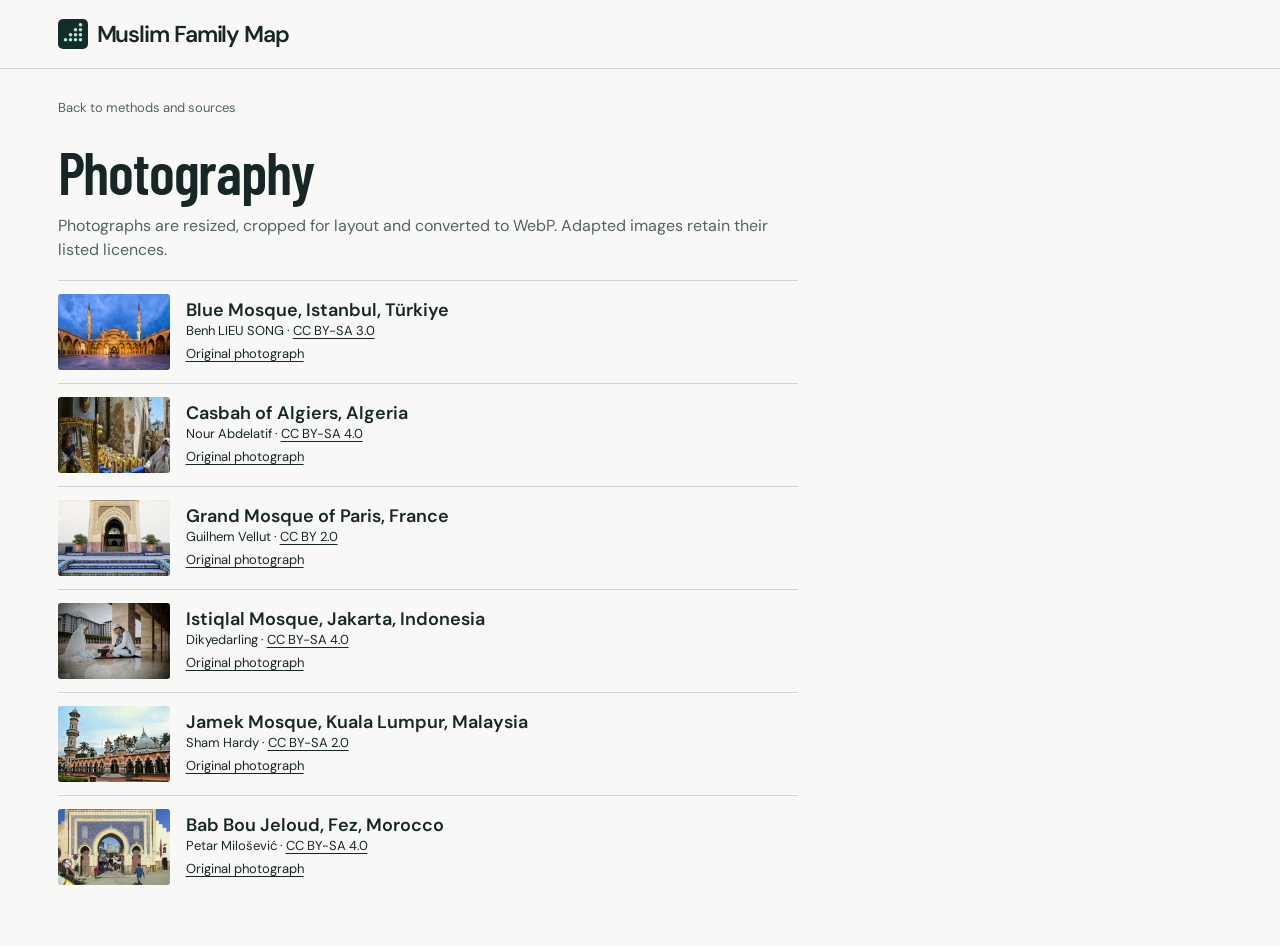
==== commit aaf1476c: "Publish Muslim Family Map with household budgets and city prices" ====
--- a/photo-credits.html
+++ b/photo-credits.html
@@ -1 +1 @@
-<!doctype html><html lang="en"><head><meta charset="utf-8"><meta name="viewport" content="width=device-width,initial-scale=1"><title>Photography | Sakinah Atlas</title><link rel="stylesheet" href="styles.css"><link rel="icon" href="compass.svg"></head><body><header class="mast"><div class="wrap header-in"><a href="index.html" class="wordmark"><img src="compass.svg" width="30" height="30" alt="">Sakinah Atlas</a></div></header><main class="wrap subview"><a class="breadcrumb" href="index.html#about">Back to methods and sources</a><h1>Photography</h1><p class="subdek">Photographs are resized, cropped for layout and converted to WebP. Adapted images retain their listed licences.</p><article class="photo-credit"><img src="assets/turkiye-card.webp" width="112" height="76" loading="lazy" alt=""><div><h2>Blue Mosque, Istanbul, Türkiye</h2><p>Benh LIEU SONG · <a href="https://creativecommons.org/licenses/by-sa/3.0/">CC BY-SA 3.0</a></p><a href="https://commons.wikimedia.org/wiki/File:Blue_Mosque_Courtyard_Dusk_Wikimedia_Commons.jpg">Original photograph</a></div></article><article class="photo-credit"><img src="assets/algeria-card.webp" width="112" height="76" loading="lazy" alt=""><div><h2>Casbah of Algiers, Algeria</h2><p>Nour Abdelatif · <a href="https://creativecommons.org/licenses/by-sa/4.0/">CC BY-SA 4.0</a></p><a href="https://commons.wikimedia.org/wiki/File:Casbah_of_Algiers,_the_heart_of_the_city.jpg">Original photograph</a></div></article><article class="photo-credit"><img src="assets/france-card.webp" width="112" height="76" loading="lazy" alt=""><div><h2>Grand Mosque of Paris, France</h2><p>Guilhem Vellut · <a href="https://creativecommons.org/licenses/by/2.0/">CC BY 2.0</a></p><a href="https://commons.wikimedia.org/wiki/File:Garden_@_Grande_Mosqu%C3%A9e_de_Paris_@_Paris_(30635585183).jpg">Original photograph</a></div></article><article class="photo-credit"><img src="assets/jakarta-card.webp" width="112" height="76" loading="lazy" alt=""><div><h2>Istiqlal Mosque, Jakarta, Indonesia</h2><p>Dikyedarling · <a href="https://creativecommons.org/licenses/by-sa/4.0/">CC BY-SA 4.0</a></p><a href="https://commons.wikimedia.org/wiki/File:Membaca_Quran_bersama.jpg">Original photograph</a></div></article><article class="photo-credit"><img src="assets/kuala-lumpur-card.webp" width="112" height="76" loading="lazy" alt=""><div><h2>Jamek Mosque, Kuala Lumpur, Malaysia</h2><p>Sham Hardy · <a href="https://creativecommons.org/licenses/by-sa/2.0/">CC BY-SA 2.0</a></p><a href="https://commons.wikimedia.org/wiki/File:Masjid_Jamek.jpg">Original photograph</a></div></article><article class="photo-credit"><img src="assets/fez-card.webp" width="112" height="76" loading="lazy" alt=""><div><h2>Bab Bou Jeloud, Fez, Morocco</h2><p>Petar Milošević · <a href="https://creativecommons.org/licenses/by-sa/4.0/">CC BY-SA 4.0</a></p><a href="https://commons.wikimedia.org/wiki/File:Bab_Bou_Jeloud_(Fes,_Marocco).jpg">Original photograph</a></div></article></main></body></html>+<!doctype html><html lang="en"><head><meta charset="utf-8"><meta name="viewport" content="width=device-width,initial-scale=1"><title>Photography | Muslim Family Map</title><link rel="stylesheet" href="styles.css"><link rel="icon" href="compass.svg"></head><body><header class="mast"><div class="wrap header-in"><a href="index.html" class="wordmark"><img src="compass.svg" width="30" height="30" alt="">Muslim Family Map</a></div></header><main class="wrap subview"><a class="breadcrumb" href="index.html#about">Back to methods and sources</a><h1>Photography</h1><p class="subdek">Photographs are resized, cropped for layout and converted to WebP. Adapted images retain their listed licences.</p><article class="photo-credit"><img src="assets/turkiye-card.webp" width="112" height="76" loading="lazy" alt=""><div><h2>Blue Mosque, Istanbul, Türkiye</h2><p>Benh LIEU SONG · <a href="https://creativecommons.org/licenses/by-sa/3.0/">CC BY-SA 3.0</a></p><a href="https://commons.wikimedia.org/wiki/File:Blue_Mosque_Courtyard_Dusk_Wikimedia_Commons.jpg">Original photograph</a></div></article><article class="photo-credit"><img src="assets/algeria-card.webp" width="112" height="76" loading="lazy" alt=""><div><h2>Casbah of Algiers, Algeria</h2><p>Nour Abdelatif · <a href="https://creativecommons.org/licenses/by-sa/4.0/">CC BY-SA 4.0</a></p><a href="https://commons.wikimedia.org/wiki/File:Casbah_of_Algiers,_the_heart_of_the_city.jpg">Original photograph</a></div></article><article class="photo-credit"><img src="assets/france-card.webp" width="112" height="76" loading="lazy" alt=""><div><h2>Grand Mosque of Paris, France</h2><p>Guilhem Vellut · <a href="https://creativecommons.org/licenses/by/2.0/">CC BY 2.0</a></p><a href="https://commons.wikimedia.org/wiki/File:Garden_@_Grande_Mosqu%C3%A9e_de_Paris_@_Paris_(30635585183).jpg">Original photograph</a></div></article><article class="photo-credit"><img src="assets/jakarta-card.webp" width="112" height="76" loading="lazy" alt=""><div><h2>Istiqlal Mosque, Jakarta, Indonesia</h2><p>Dikyedarling · <a href="https://creativecommons.org/licenses/by-sa/4.0/">CC BY-SA 4.0</a></p><a href="https://commons.wikimedia.org/wiki/File:Membaca_Quran_bersama.jpg">Original photograph</a></div></article><article class="photo-credit"><img src="assets/kuala-lumpur-card.webp" width="112" height="76" loading="lazy" alt=""><div><h2>Jamek Mosque, Kuala Lumpur, Malaysia</h2><p>Sham Hardy · <a href="https://creativecommons.org/licenses/by-sa/2.0/">CC BY-SA 2.0</a></p><a href="https://commons.wikimedia.org/wiki/File:Masjid_Jamek.jpg">Original photograph</a></div></article><article class="photo-credit"><img src="assets/fez-card.webp" width="112" height="76" loading="lazy" alt=""><div><h2>Bab Bou Jeloud, Fez, Morocco</h2><p>Petar Milošević · <a href="https://creativecommons.org/licenses/by-sa/4.0/">CC BY-SA 4.0</a></p><a href="https://commons.wikimedia.org/wiki/File:Bab_Bou_Jeloud_(Fes,_Marocco).jpg">Original photograph</a></div></article></main></body></html>
--- a/styles.css
+++ b/styles.css
@@ -185,3 +185,47 @@
 .compare-heading{display:block}.compare-heading .btn{min-height:37px;font-size:13px;margin:3px 0}.category-tabs{margin:7px 0}.family-sticky>.value-grid{margin-left:0}.measure-row{display:block;padding:12px 0}.measure-label{display:flex;flex-wrap:wrap;align-items:baseline;gap:3px 7px;padding:0;margin-bottom:6px}.measure-label h3{font-size:14px}.measure-label>span,.measure-label details{font-size:11px}.measure-label details{width:100%;margin:0}.measure-cell>b{font-size:27px}.measure-cell small{font-size:11px}.value-grid{gap:13px}.choose-country b{font-size:25px}.family-sticky{padding:5px 0}.profile-stats{grid-template-columns:1fr 1fr;gap:14px}.profile-stats small{font-size:12px}.profile-stats b{font-size:28px}
 }
 .rank-section{margin-bottom:0}.scatter-label{display:flex;flex-direction:column;gap:4px;font-size:13px;color:var(--muted);max-width:295px}.scatter-text #dot-note{font-size:13px;line-height:1.5}.country-dot{opacity:.78;stroke:var(--bg);stroke-width:.6;cursor:pointer;transition:opacity .16s}.country-dot:hover{opacity:1;stroke:#243e32;stroke-width:1.5}.region-key{display:flex;justify-content:center;flex-wrap:wrap;gap:3px 8px;margin-top:8px}.region-key span{display:inline-flex;align-items:center;gap:4px;font-size:10px;color:#425450}.region-key i{width:6px;height:6px;border-radius:50%}
+
+/* Family budgets */
+.budget-feature{margin:36px 0 20px;display:grid;grid-template-columns:minmax(230px,.86fr) minmax(0,1.4fr);gap:clamp(24px,6vw,92px);background:#f2efe5;border:1px solid #d8d5c7;padding:clamp(20px,3vw,42px);border-radius:8px;scroll-margin:12px}
+.budget-feature h2,.costs-section-title h2,.profile-budget h2{margin:0;line-height:1.08;letter-spacing:-.045em}
+.budget-feature h2{font-size:clamp(29px,3vw,47px);max-width:12ch}
+.budget-intro p,.costs-section-title p,.profile-budget p{font-size:15px;line-height:1.5;color:var(--muted);margin:12px 0 19px}
+.budget-intro p{max-width:36ch}
+.budget-intro label{display:block;font-weight:600;font-size:13px;margin:0 0 5px}
+#cost-metric{color:var(--ink);background-color:#fbfaf6;max-width:100%;min-height:43px;border:1px solid #b6bcb2;border-radius:4px;padding:6px 28px 6px 12px;font:inherit;font-size:14px}
+.budget-chart-title,.cost-bar-head{display:flex;align-items:baseline;justify-content:space-between;gap:10px}
+.budget-chart-title{border-bottom:1px solid #c3c7b9;padding:0 0 9px;margin-bottom:12px}
+.budget-chart-title h3{margin:0;font-size:20px;line-height:1.15;letter-spacing:-.025em}
+.budget-chart-title>span,.budget-source,.budget-legend{font-size:12px;color:#455851}
+.cost-bar-row{margin:9px 0 14px}
+.cost-bar-head{align-items:center;margin-bottom:3px}
+.cost-bar-head select{width:auto;max-width:65%;padding:0 5px 0 0;background:transparent;border:0;color:var(--ink);font:inherit;font-size:15px;font-weight:600;min-height:38px;cursor:pointer}
+.cost-bar-head strong,.profile-budget>strong{font:600 31px/1 BarlowC, sans-serif;font-variant-numeric:tabular-nums}
+.cost-track{background:#e1e1d5;display:flex;overflow:hidden;height:12px}
+.cost-track i{display:block;transform-origin:left;animation:cost-reveal .45s ease-out both}
+@keyframes cost-reveal{from{opacity:.35;transform:scaleX(.94)}}
+.seg-0,.budget-legend span:first-child i{background:#245a52}
+.seg-1,.budget-legend span:nth-child(2) i{background:#63a38c}
+.seg-2,.budget-legend span:nth-child(3) i{background:#c48b46}
+.seg-3,.budget-legend span:nth-child(4) i{background:#969c91}
+.budget-legend{display:flex;flex-wrap:wrap;gap:5px 14px;margin-top:10px}
+.budget-legend[hidden]{display:none}
+.budget-legend span{display:inline-flex;align-items:center;gap:5px}
+.budget-legend i{width:9px;height:9px}
+.budget-source{line-height:1.7;margin:12px 0 7px}
+.budget-link{display:inline-block;font-size:14px;font-weight:600;text-decoration:underline;text-underline-offset:3px;padding:6px 0;color:#164e43}
+.costs-section-title{padding:19px 0 5px}
+.costs-section-title h2,.profile-budget h2{font-size:clamp(23px,2.2vw,32px)}
+.costs-section-title p{margin:6px 0}
+.profile-budget{display:grid;grid-template-columns:1fr auto;align-items:center;gap:5px 18px;margin:22px 0;padding:20px;background:#f2efe5;border-block:1px solid #d3d4c8}
+.profile-budget>strong{font-size:clamp(35px,4vw,55px)}
+.profile-budget p,.profile-budget .budget-source{margin:4px 0}
+.profile-budget .budget-source{text-align:right}
+@media(max-width:740px){.budget-feature{grid-template-columns:1fr;gap:19px;margin:24px 0 14px}.budget-feature h2{max-width:none}.budget-intro p{margin:8px 0 13px;max-width:48ch}.budget-feature select{min-height:44px}.cost-bar-row{margin:6px 0 10px}.cost-bar-head{margin:0}}
+@media(max-width:420px){.profile-budget{padding:13px;gap:5px 8px}.profile-budget h2{font-size:22px}.profile-budget p{font-size:13px}.budget-chart-title h3{font-size:18px}.cost-bar-head strong{font-size:27px}}
+@media(prefers-reduced-motion:reduce){.cost-track i{animation:none}}
+.lead-links{display:flex;align-items:center;flex-wrap:wrap;gap:8px 16px}
+.lead-costs{color:#234f45;font-weight:600;font-size:14px;text-decoration:underline;text-underline-offset:3px;white-space:nowrap;display:inline-flex;align-items:center;gap:5px;min-height:44px}
+@media(min-width:741px){.lead-links{justify-content:flex-end}}
+@media(max-width:740px){.lead-links{margin-top:9px}.lead .lead-links .btn{margin-top:0}.lead-costs{font-size:13px}}
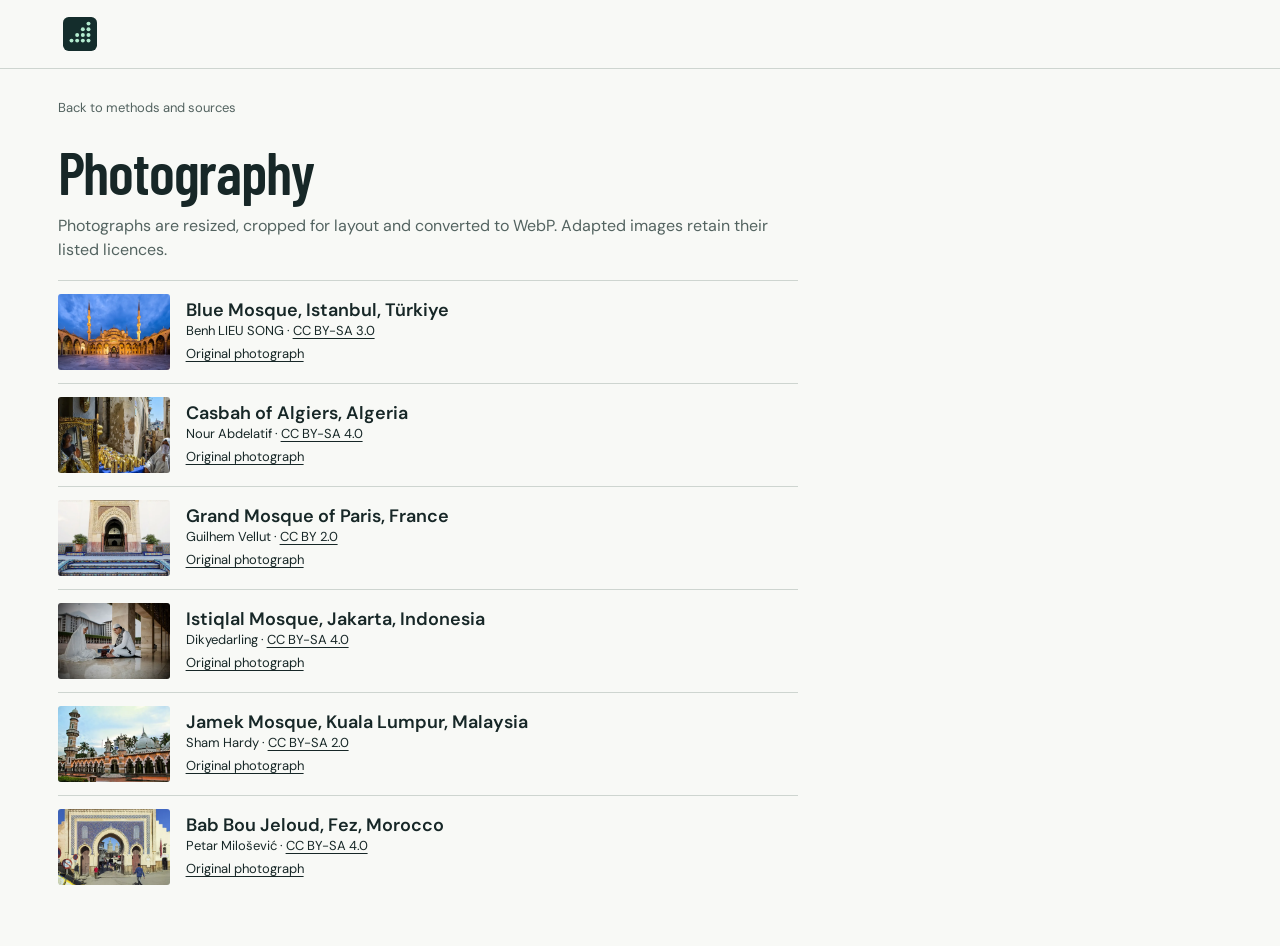
==== commit 4d1a28d8: "Lead Family Map with an editorial price comparison and icon masthead" ====
--- a/photo-credits.html
+++ b/photo-credits.html
@@ -1 +1 @@
-<!doctype html><html lang="en"><head><meta charset="utf-8"><meta name="viewport" content="width=device-width,initial-scale=1"><title>Photography | Muslim Family Map</title><link rel="stylesheet" href="styles.css"><link rel="icon" href="compass.svg"></head><body><header class="mast"><div class="wrap header-in"><a href="index.html" class="wordmark"><img src="compass.svg" width="30" height="30" alt="">Muslim Family Map</a></div></header><main class="wrap subview"><a class="breadcrumb" href="index.html#about">Back to methods and sources</a><h1>Photography</h1><p class="subdek">Photographs are resized, cropped for layout and converted to WebP. Adapted images retain their listed licences.</p><article class="photo-credit"><img src="assets/turkiye-card.webp" width="112" height="76" loading="lazy" alt=""><div><h2>Blue Mosque, Istanbul, Türkiye</h2><p>Benh LIEU SONG · <a href="https://creativecommons.org/licenses/by-sa/3.0/">CC BY-SA 3.0</a></p><a href="https://commons.wikimedia.org/wiki/File:Blue_Mosque_Courtyard_Dusk_Wikimedia_Commons.jpg">Original photograph</a></div></article><article class="photo-credit"><img src="assets/algeria-card.webp" width="112" height="76" loading="lazy" alt=""><div><h2>Casbah of Algiers, Algeria</h2><p>Nour Abdelatif · <a href="https://creativecommons.org/licenses/by-sa/4.0/">CC BY-SA 4.0</a></p><a href="https://commons.wikimedia.org/wiki/File:Casbah_of_Algiers,_the_heart_of_the_city.jpg">Original photograph</a></div></article><article class="photo-credit"><img src="assets/france-card.webp" width="112" height="76" loading="lazy" alt=""><div><h2>Grand Mosque of Paris, France</h2><p>Guilhem Vellut · <a href="https://creativecommons.org/licenses/by/2.0/">CC BY 2.0</a></p><a href="https://commons.wikimedia.org/wiki/File:Garden_@_Grande_Mosqu%C3%A9e_de_Paris_@_Paris_(30635585183).jpg">Original photograph</a></div></article><article class="photo-credit"><img src="assets/jakarta-card.webp" width="112" height="76" loading="lazy" alt=""><div><h2>Istiqlal Mosque, Jakarta, Indonesia</h2><p>Dikyedarling · <a href="https://creativecommons.org/licenses/by-sa/4.0/">CC BY-SA 4.0</a></p><a href="https://commons.wikimedia.org/wiki/File:Membaca_Quran_bersama.jpg">Original photograph</a></div></article><article class="photo-credit"><img src="assets/kuala-lumpur-card.webp" width="112" height="76" loading="lazy" alt=""><div><h2>Jamek Mosque, Kuala Lumpur, Malaysia</h2><p>Sham Hardy · <a href="https://creativecommons.org/licenses/by-sa/2.0/">CC BY-SA 2.0</a></p><a href="https://commons.wikimedia.org/wiki/File:Masjid_Jamek.jpg">Original photograph</a></div></article><article class="photo-credit"><img src="assets/fez-card.webp" width="112" height="76" loading="lazy" alt=""><div><h2>Bab Bou Jeloud, Fez, Morocco</h2><p>Petar Milošević · <a href="https://creativecommons.org/licenses/by-sa/4.0/">CC BY-SA 4.0</a></p><a href="https://commons.wikimedia.org/wiki/File:Bab_Bou_Jeloud_(Fes,_Marocco).jpg">Original photograph</a></div></article></main></body></html>+<!doctype html><html lang="en"><head><meta charset="utf-8"><meta name="viewport" content="width=device-width,initial-scale=1"><title>Photography | Family Map</title><link rel="stylesheet" href="styles.css"><link rel="icon" href="compass.svg"></head><body><header class="mast"><div class="wrap header-in"><a href="index.html" class="wordmark" aria-label="Family Map home"><img src="compass.svg" width="30" height="30" alt=""></a></div></header><main class="wrap subview"><a class="breadcrumb" href="index.html#about">Back to methods and sources</a><h1>Photography</h1><p class="subdek">Photographs are resized, cropped for layout and converted to WebP. Adapted images retain their listed licences.</p><article class="photo-credit"><img src="assets/turkiye-card.webp" width="112" height="76" loading="lazy" alt=""><div><h2>Blue Mosque, Istanbul, Türkiye</h2><p>Benh LIEU SONG · <a href="https://creativecommons.org/licenses/by-sa/3.0/">CC BY-SA 3.0</a></p><a href="https://commons.wikimedia.org/wiki/File:Blue_Mosque_Courtyard_Dusk_Wikimedia_Commons.jpg">Original photograph</a></div></article><article class="photo-credit"><img src="assets/algeria-card.webp" width="112" height="76" loading="lazy" alt=""><div><h2>Casbah of Algiers, Algeria</h2><p>Nour Abdelatif · <a href="https://creativecommons.org/licenses/by-sa/4.0/">CC BY-SA 4.0</a></p><a href="https://commons.wikimedia.org/wiki/File:Casbah_of_Algiers,_the_heart_of_the_city.jpg">Original photograph</a></div></article><article class="photo-credit"><img src="assets/france-card.webp" width="112" height="76" loading="lazy" alt=""><div><h2>Grand Mosque of Paris, France</h2><p>Guilhem Vellut · <a href="https://creativecommons.org/licenses/by/2.0/">CC BY 2.0</a></p><a href="https://commons.wikimedia.org/wiki/File:Garden_@_Grande_Mosqu%C3%A9e_de_Paris_@_Paris_(30635585183).jpg">Original photograph</a></div></article><article class="photo-credit"><img src="assets/jakarta-card.webp" width="112" height="76" loading="lazy" alt=""><div><h2>Istiqlal Mosque, Jakarta, Indonesia</h2><p>Dikyedarling · <a href="https://creativecommons.org/licenses/by-sa/4.0/">CC BY-SA 4.0</a></p><a href="https://commons.wikimedia.org/wiki/File:Membaca_Quran_bersama.jpg">Original photograph</a></div></article><article class="photo-credit"><img src="assets/kuala-lumpur-card.webp" width="112" height="76" loading="lazy" alt=""><div><h2>Jamek Mosque, Kuala Lumpur, Malaysia</h2><p>Sham Hardy · <a href="https://creativecommons.org/licenses/by-sa/2.0/">CC BY-SA 2.0</a></p><a href="https://commons.wikimedia.org/wiki/File:Masjid_Jamek.jpg">Original photograph</a></div></article><article class="photo-credit"><img src="assets/fez-card.webp" width="112" height="76" loading="lazy" alt=""><div><h2>Bab Bou Jeloud, Fez, Morocco</h2><p>Petar Milošević · <a href="https://creativecommons.org/licenses/by-sa/4.0/">CC BY-SA 4.0</a></p><a href="https://commons.wikimedia.org/wiki/File:Bab_Bou_Jeloud_(Fes,_Marocco).jpg">Original photograph</a></div></article></main></body></html>
--- a/styles.css
+++ b/styles.css
@@ -229,3 +229,21 @@
 .lead-costs{color:#234f45;font-weight:600;font-size:14px;text-decoration:underline;text-underline-offset:3px;white-space:nowrap;display:inline-flex;align-items:center;gap:5px;min-height:44px}
 @media(min-width:741px){.lead-links{justify-content:flex-end}}
 @media(max-width:740px){.lead-links{margin-top:9px}.lead .lead-links .btn{margin-top:0}.lead-costs{font-size:13px}}
+
+@font-face{font-family:InstrumentSerif;src:url(assets/instrument-serif.woff) format("woff");font-style:normal;font-weight:400;font-display:swap}
+.mast .wordmark{min-height:44px;min-width:44px;justify-content:center}
+.mast .wordmark img{width:34px;height:34px}
+.budget-feature{grid-template-columns:minmax(0,1.1fr) minmax(0,.95fr);align-items:center;gap:clamp(30px,5.7vw,85px);padding:clamp(28px,3.6vw,52px) 0;margin:0 0 24px;border:0;border-bottom:1px solid #a5afa8;border-radius:0;background:transparent}
+.edition-date{display:flex;align-items:center;gap:12px;color:#405c50;font-size:12px;line-height:1.3}
+.edition-date b{text-transform:uppercase;letter-spacing:.09em;font-weight:600}
+.edition-date time{padding-left:12px;border-left:1px solid #93a198}
+#budget-heading{font:400 clamp(51px,5.6vw,82px)/.99 InstrumentSerif,Georgia,serif;letter-spacing:-.026em;color:#182c27;text-wrap:balance;margin:20px 0}
+.story-more{display:inline-flex;gap:12px;align-items:center;min-height:44px;border-top:1px solid var(--ink);font-weight:600;font-size:14px}
+.budget-chart{padding:17px 21px 11px;background:#f1f1e9;border-top:2px solid #31574b}
+.cost-controls{display:flex;align-items:center;justify-content:space-between;gap:10px}
+.cost-controls span{font-size:12px;font-weight:600;color:#4c5e55}
+.budget-feature #cost-metric{font:600 17px DM,Arial,sans-serif;border:0;min-height:40px;padding:0 3px 0 0;max-width:86%;background-color:transparent}
+.budget-feature #cost-title{font:400 13px/1.4 DM,Arial,sans-serif;letter-spacing:0;color:#485c51;margin:0 0 4px;max-width:100%}
+.budget-chart .cost-bar-head select{background:transparent;border:0;border-radius:0;padding-left:0;min-height:40px}
+.budget-source a,.budget-link{color:#285748}
+@media(max-width:740px){.budget-feature{display:block;padding:23px 0 17px;margin-bottom:18px}.edition-date{font-size:11px}#budget-heading{font-size:clamp(42px,10vw,61px);line-height:1.01;max-width:19ch;margin:12px 0}.story-more{font-size:13px;border-top:0;min-height:44px}.budget-chart{margin-top:8px;padding:9px 14px 7px}.budget-legend{font-size:11px}.budget-chart .cost-bar-head select{min-height:44px}#worldstage{scroll-margin-top:10px}}
